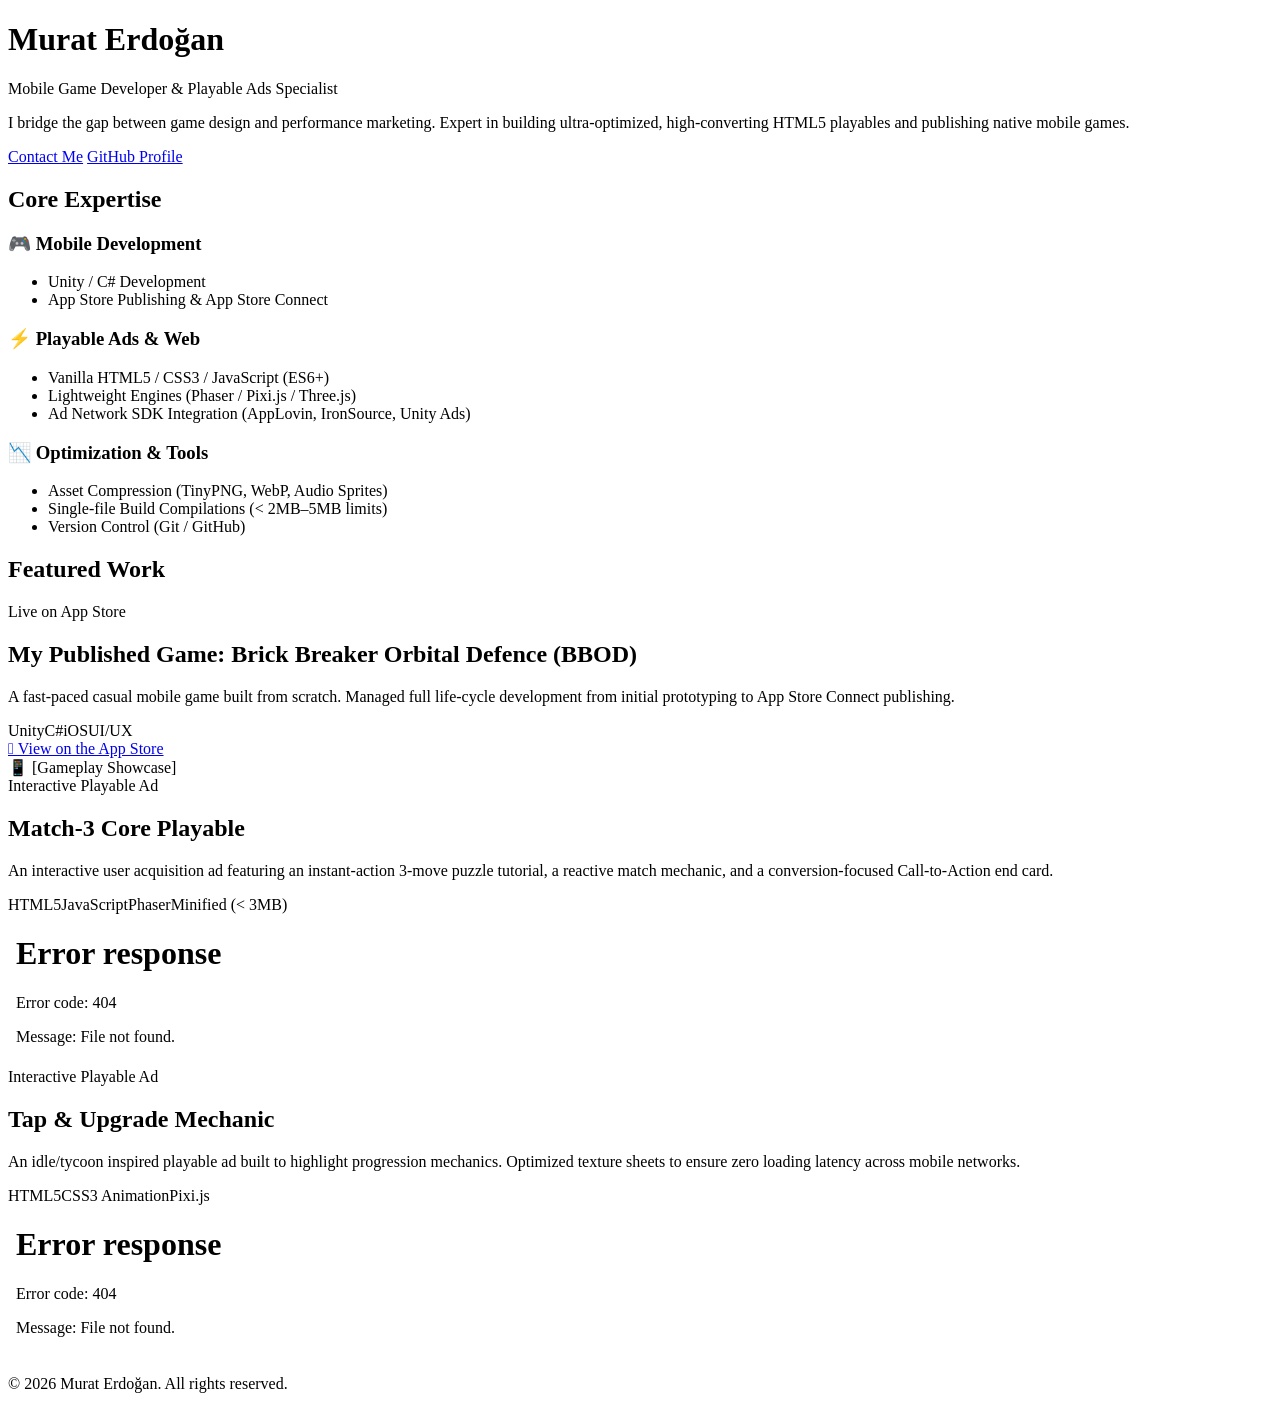
==== index.html @ 7821d4e9 "Create index.html" ====
<!DOCTYPE html>
<html lang="en">
<head>
    <meta charset="UTF-8">
    <meta name="viewport" content="width=device-width, initial-scale=1.0">
    <title> Murat Erdoğan | Interactive & Playable Ads Developer</title>
    <link rel="stylesheet" href="style.css">
</head>
<body>

    <!-- Hero Header Section -->
    <header class="hero">
        <h1> Murat Erdoğan </h1>
        <p class="subtitle">Mobile Game Developer & Playable Ads Specialist</p>
        <p class="bio">I bridge the gap between game design and performance marketing. Expert in building ultra-optimized, high-converting HTML5 playables and publishing native mobile games.</p>
        <div class="hero-links">
            <a href="mailto:your.email@example.com" class="btn primary-btn">Contact Me</a>
            <a href="https://github.com" target="_blank" class="btn secondary-btn">GitHub Profile</a>
        </div>
    </header>

    <!-- Core Skills Matrix Section -->
    <section class="skills-section">
        <h2>Core Expertise</h2>
        <div class="skills-grid">
            <div class="skill-category">
                <h3>🎮 Mobile Development</h3>
                <ul>
                    <li>Unity / C# Development</li>
                    <li>App Store Publishing & App Store Connect</li>
                </ul>
            </div>
            <div class="skill-category">
                <h3>⚡ Playable Ads & Web</h3>
                <ul>
                    <li>Vanilla HTML5 / CSS3 / JavaScript (ES6+)</li>
                    <li>Lightweight Engines (Phaser / Pixi.js / Three.js)</li>
                    <li>Ad Network SDK Integration (AppLovin, IronSource, Unity Ads)</li>
                </ul>
            </div>
            <div class="skill-category">
                <h3>📉 Optimization & Tools</h3>
                <ul>
                    <li>Asset Compression (TinyPNG, WebP, Audio Sprites)</li>
                    <li>Single-file Build Compilations (< 2MB–5MB limits)</li>
                    <li>Version Control (Git / GitHub)</li>
                </ul>
            </div>
        </div>
    </section>

    <!-- Main Portfolio Showcase -->
    <section class="portfolio-section">
        <h2>Featured Work</h2>
        
        <div class="portfolio-container">
            
            <!-- App Store Game Highlight -->
            <div class="work-card app-card">
                <div class="card-info">
                    <span class="badge live-badge">Live on App Store</span>
                    <h2>My Published Game: Brick Breaker Orbital Defence (BBOD)</h2>
                    <p class="project-desc">A fast-paced casual mobile game built from scratch. Managed full life-cycle development from initial prototyping to App Store Connect publishing.</p>
                    <div class="tech-tags">
                        <span>Unity</span><span>C#</span><span>iOS</span><span>UI/UX</span>
                    </div>
                    <a href="https://apps.apple.com/tr/app/bbod/id6756983548?l=tr" target="_blank" class="store-btn">
                         View on the App Store
                    </a>
                </div>
                <!-- Optional: You can put a gameplay screenshot or video loop iframe here -->
                <div class="card-visual dummy-screenshot">
                    <div class="mock-gameplay">📱 [Gameplay Showcase]</div>
                </div>
            </div>

            <!-- Playable Ad Showcase 1 -->
            <div class="work-card playable-card">
                <div class="card-info">
                    <span class="badge playable-badge">Interactive Playable Ad</span>
                    <h2>Match-3 Core Playable</h2>
                    <p class="project-desc">An interactive user acquisition ad featuring an instant-action 3-move puzzle tutorial, a reactive match mechanic, and a conversion-focused Call-to-Action end card.</p>
                    <div class="tech-tags">
                        <span>HTML5</span><span>JavaScript</span><span>Phaser</span><span>Minified (< 3MB)</span>
                    </div>
                </div>
                <div class="card-visual">
                    <div class="phone-frame">
                        <!-- Points to your local playable directory -->
                        <iframe src="playables/ad-project-1/index.html" frameborder="0" scrolling="no"></iframe>
                    </div>
                </div>
            </div>

            <!-- Playable Ad Showcase 2 -->
            <div class="work-card playable-card">
                <div class="card-info">
                    <span class="badge playable-badge">Interactive Playable Ad</span>
                    <h2>Tap & Upgrade Mechanic</h2>
                    <p class="project-desc">An idle/tycoon inspired playable ad built to highlight progression mechanics. Optimized texture sheets to ensure zero loading latency across mobile networks.</p>
                    <div class="tech-tags">
                        <span>HTML5</span><span>CSS3 Animation</span><span>Pixi.js</span>
                    </div>
                </div>
                <div class="card-visual">
                    <div class="phone-frame">
                        <!-- Points to your second playable directory -->
                        <iframe src="playables/ad-project-2/index.html" frameborder="0" scrolling="no"></iframe>
                    </div>
                </div>
            </div>

        </div>
    </section>

    <!-- Footer -->
    <footer>
        <p>&copy; 2026 Murat Erdoğan. All rights reserved.</p>
    </footer>

</body>
</html>
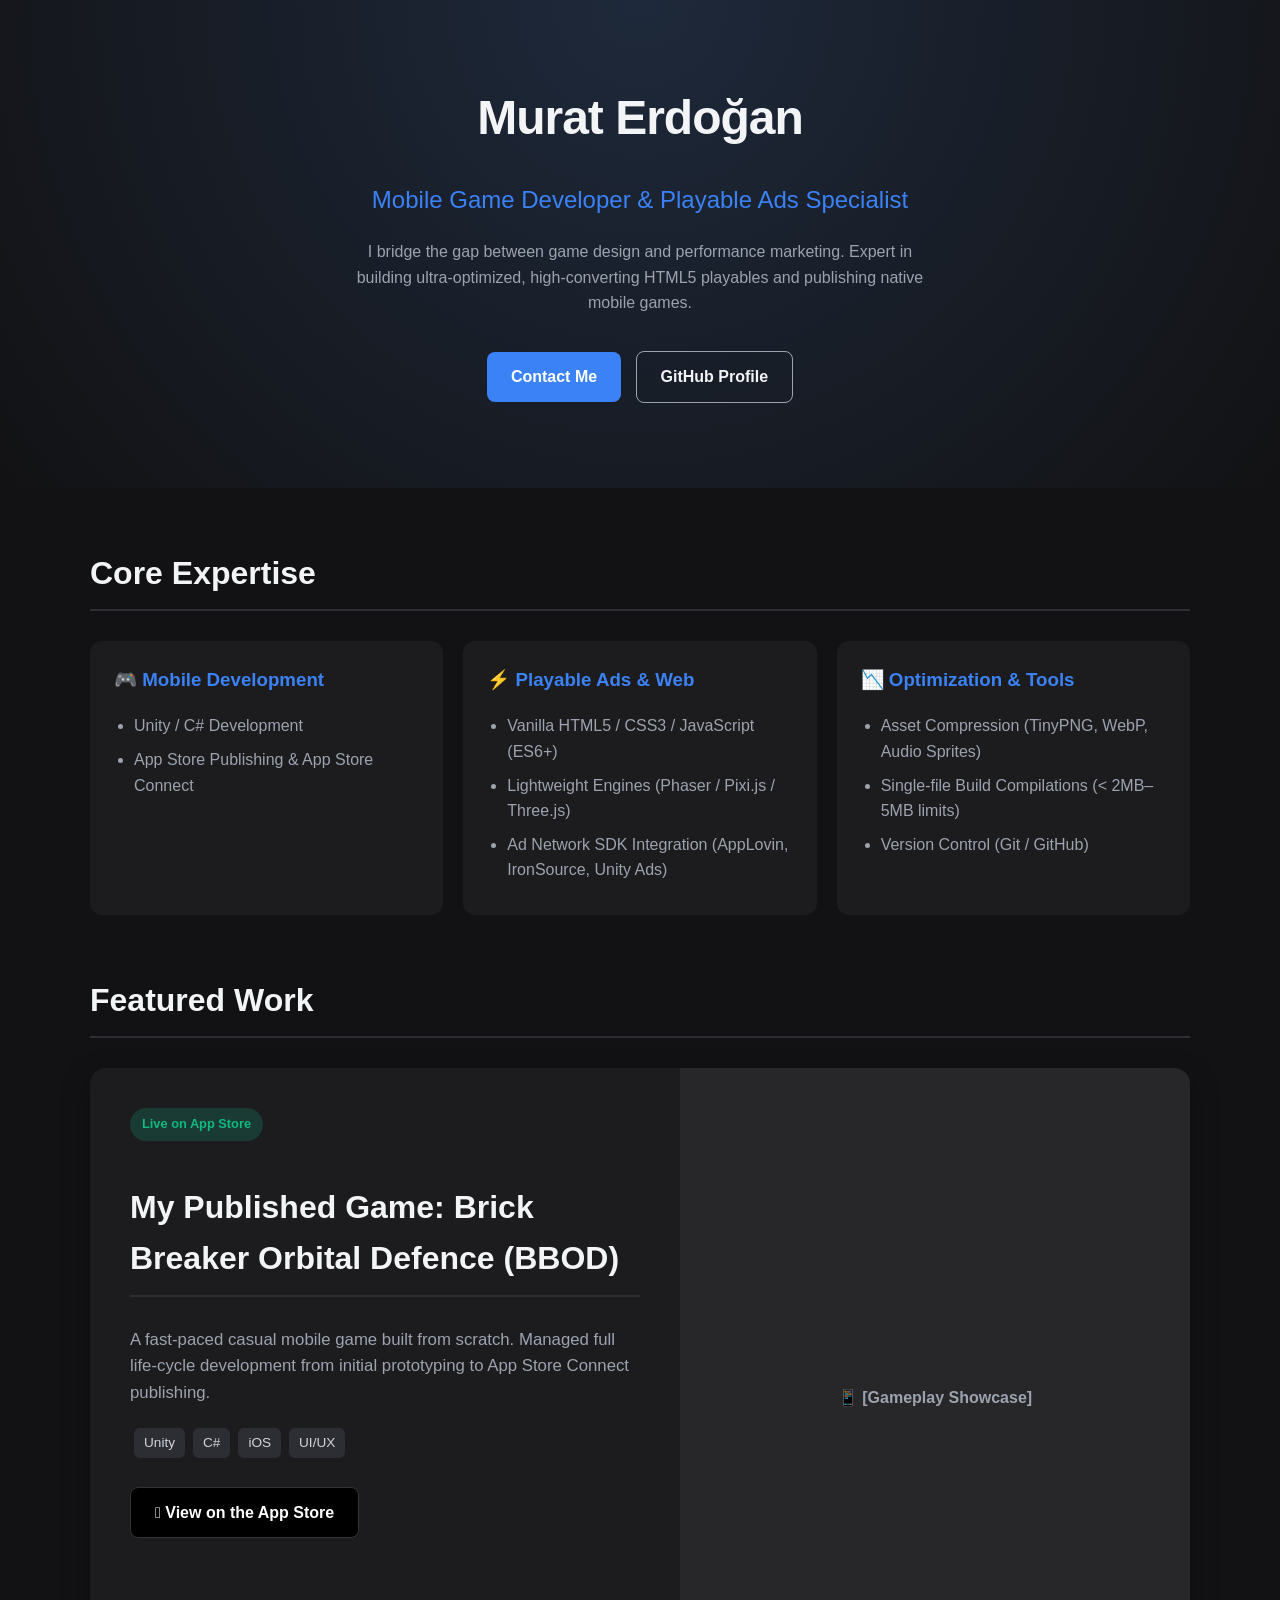
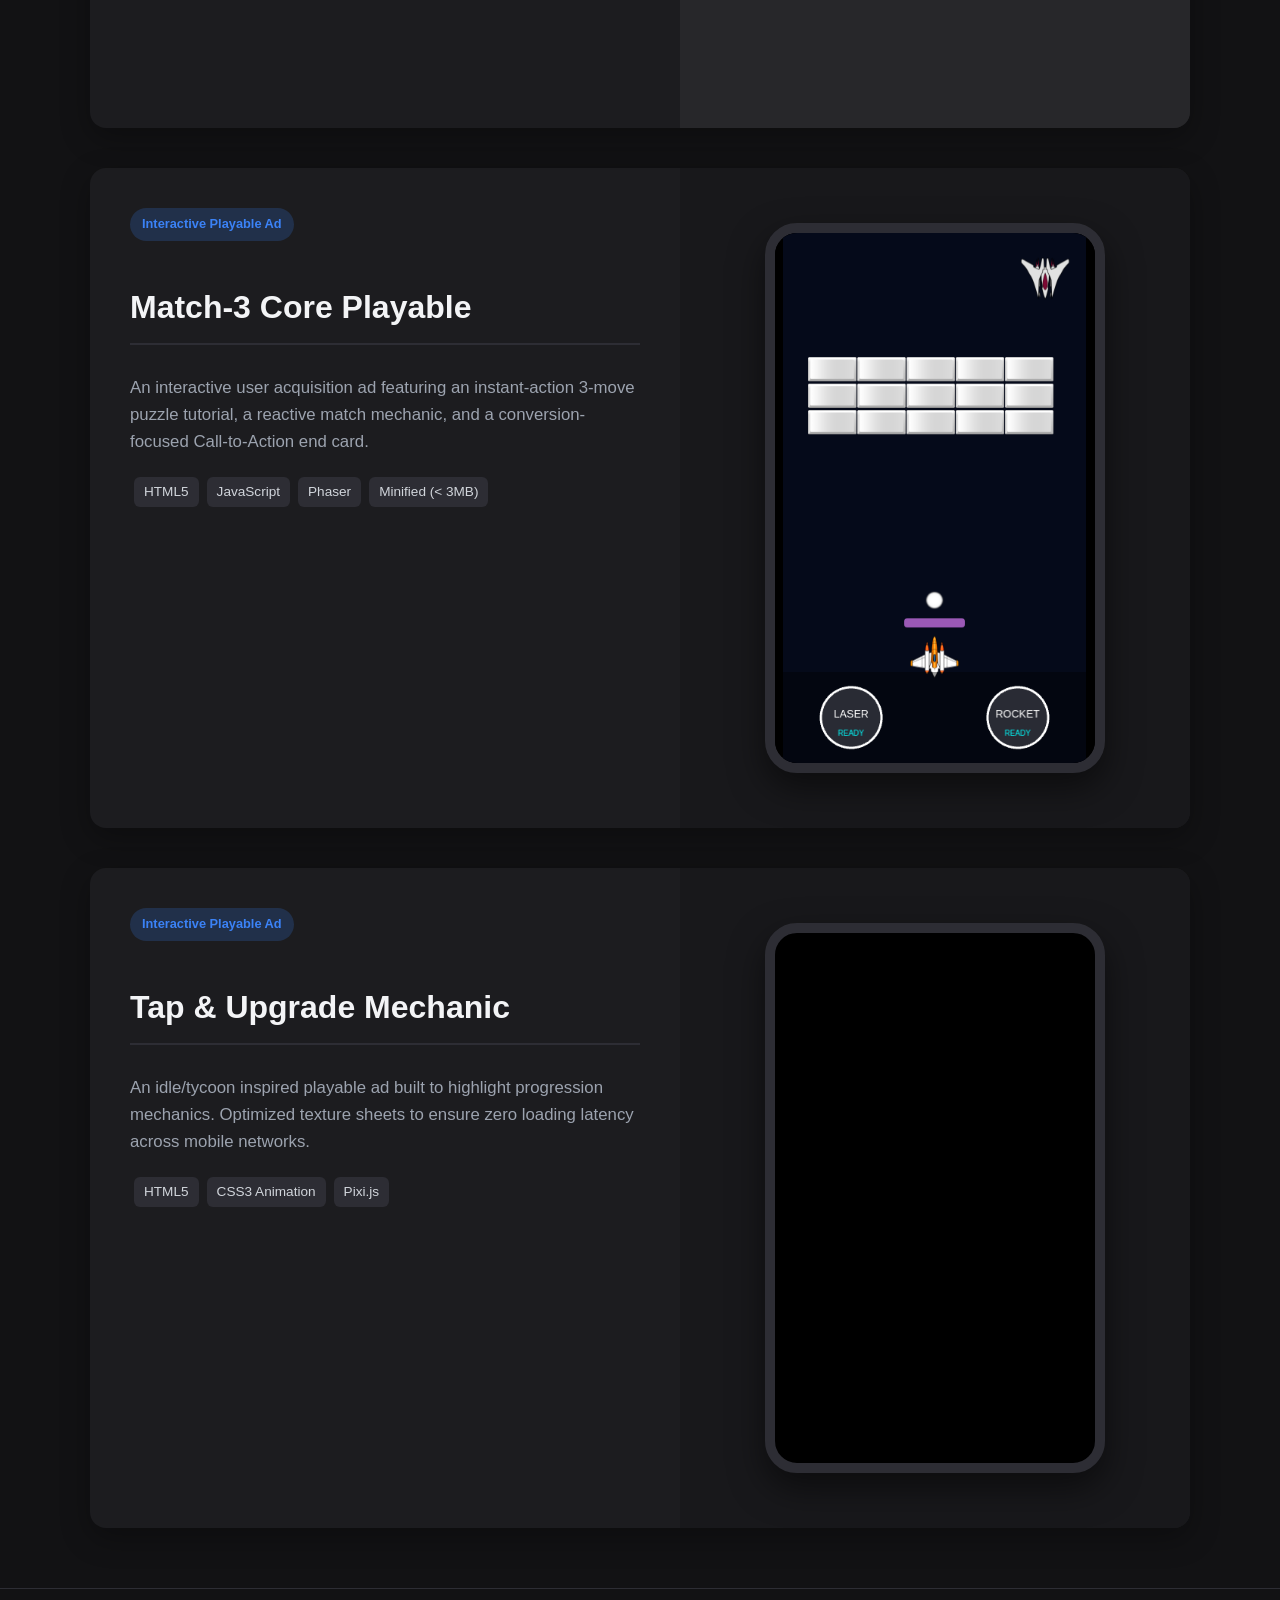
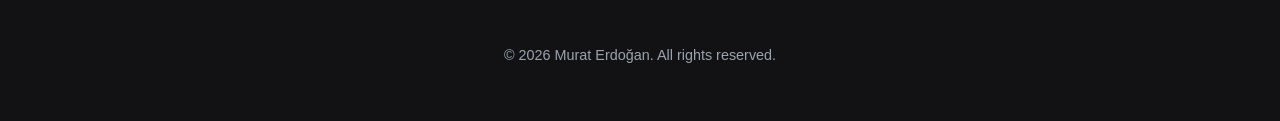
==== commit d4810669: "Update index.html" ====
--- a/index.html
+++ b/index.html
@@ -87,7 +87,7 @@
                 <div class="card-visual">
                     <div class="phone-frame">
                         <!-- Points to your local playable directory -->
-                        <iframe src="playables/ad-project-1/index.html" frameborder="0" scrolling="no"></iframe>
+                        <iframe src="playable_brick_breaker_v3.html" frameborder="0" scrolling="no"></iframe>
                     </div>
                 </div>
             </div>
--- a/style.css
+++ b/style.css
@@ -0,0 +1,66 @@
+:root {
+    --bg-dark: #121214;
+    --bg-card: #1c1c1f;
+    --accent-blue: #3b82f6;
+    --accent-green: #10b981;
+    --text-main: #f3f4f6;
+    --text-muted: #9ca3af;
+}
+
+body {
+    font-family: -apple-system, BlinkMacSystemFont, "Segoe UI", Roboto, Helvetica, Arial, sans-serif;
+    background-color: var(--bg-dark);
+    color: var(--text-main);
+    margin: 0;
+    padding: 0;
+    line-height: 1.6;
+}
+
+/* Hero Section */
+.hero {
+    text-align: center;
+    padding: 80px 20px;
+    background: radial-gradient(circle at top, #1e293b 0%, #121214 100%);
+}
+.hero h1 { font-size: 3rem; margin: 0 0 10px 0; letter-spacing: -1px; }
+.subtitle { font-size: 1.5rem; color: var(--accent-blue); margin-bottom: 20px; font-weight: 500; }
+.bio { max-width: 600px; margin: 0 auto 30px auto; color: var(--text-muted); }
+.btn { padding: 12px 24px; border-radius: 8px; font-weight: bold; text-decoration: none; display: inline-block; margin: 5px; }
+.primary-btn { background-color: var(--accent-blue); color: #fff; }
+.secondary-btn { border: 1px solid var(--text-muted); color: var(--text-main); }
+
+/* Skills Grid */
+.skills-section, .portfolio-section { max-width: 1100px; margin: 60px auto; padding: 0 20px; }
+h2 { font-size: 2rem; border-bottom: 2px solid #2d2d34; padding-bottom: 10px; margin-bottom: 30px; }
+.skills-grid { display: grid; grid-template-columns: repeat(auto-fit, minmax(300px, 1fr)); gap: 20px; }
+.skill-category { background: var(--bg-card); padding: 24px; border-radius: 12px; }
+.skill-category h3 { margin-top: 0; color: var(--accent-blue); }
+.skill-category ul { padding-left: 20px; margin-bottom: 0; color: var(--text-muted); }
+.skill-category li { margin-bottom: 8px; }
+
+/* Portfolio Cards */
+.portfolio-container { display: flex; flex-direction: column; gap: 40px; }
+.work-card { background: var(--bg-card); border-radius: 16px; display: flex; flex-wrap: wrap; overflow: hidden; box-shadow: 0 10px 30px rgba(0,0,0,0.3); }
+.card-info { flex: 1; padding: 40px; min-width: 300px; }
+.card-visual { flex: 1; min-width: 300px; background: #18181b; display: flex; justify-content: center; align-items: center; padding: 40px 0; min-height: 580px;}
+
+/* Badges & Tags */
+.badge { display: inline-block; padding: 6px 12px; border-radius: 20px; font-size: 0.8rem; font-weight: bold; margin-bottom: 15px; }
+.live-badge { background-color: rgba(16, 185, 129, 0.2); color: var(--accent-green); }
+.playable-badge { background-color: rgba(59, 130, 246, 0.2); color: var(--accent-blue); }
+.project-desc { color: var(--text-muted); font-size: 1.05rem; }
+.tech-tags span { display: inline-block; background: #2d2d34; padding: 4px 10px; border-radius: 6px; font-size: 0.85rem; margin: 4px; color: #d1d5db; }
+
+/* Interactive Elements & Frames */
+.store-btn { display: inline-block; margin-top: 25px; background: #000; color: #fff; padding: 12px 24px; border-radius: 8px; text-decoration: none; font-weight: 600; border: 1px solid #333; }
+.dummy-screenshot { background: #27272a; color: var(--text-muted); font-weight: bold; }
+.phone-frame { width: 320px; height: 530px; border: 10px solid #2d2d34; border-radius: 32px; overflow: hidden; background: #000; box-shadow: 0 15px 35px rgba(0,0,0,0.5); position: relative; }
+.phone-frame iframe { width: 100%; height: 100%; border: none; }
+
+footer { text-align: center; color: var(--text-muted); padding: 40px 20px; font-size: 0.9rem; border-top: 1px solid #2d2d34; margin-top: 8px; }
+
+/* Responsive adjustments */
+@media (max-width: 768px) {
+    .work-card { flex-direction: column; }
+    .card-visual { min-height: auto; }
+}
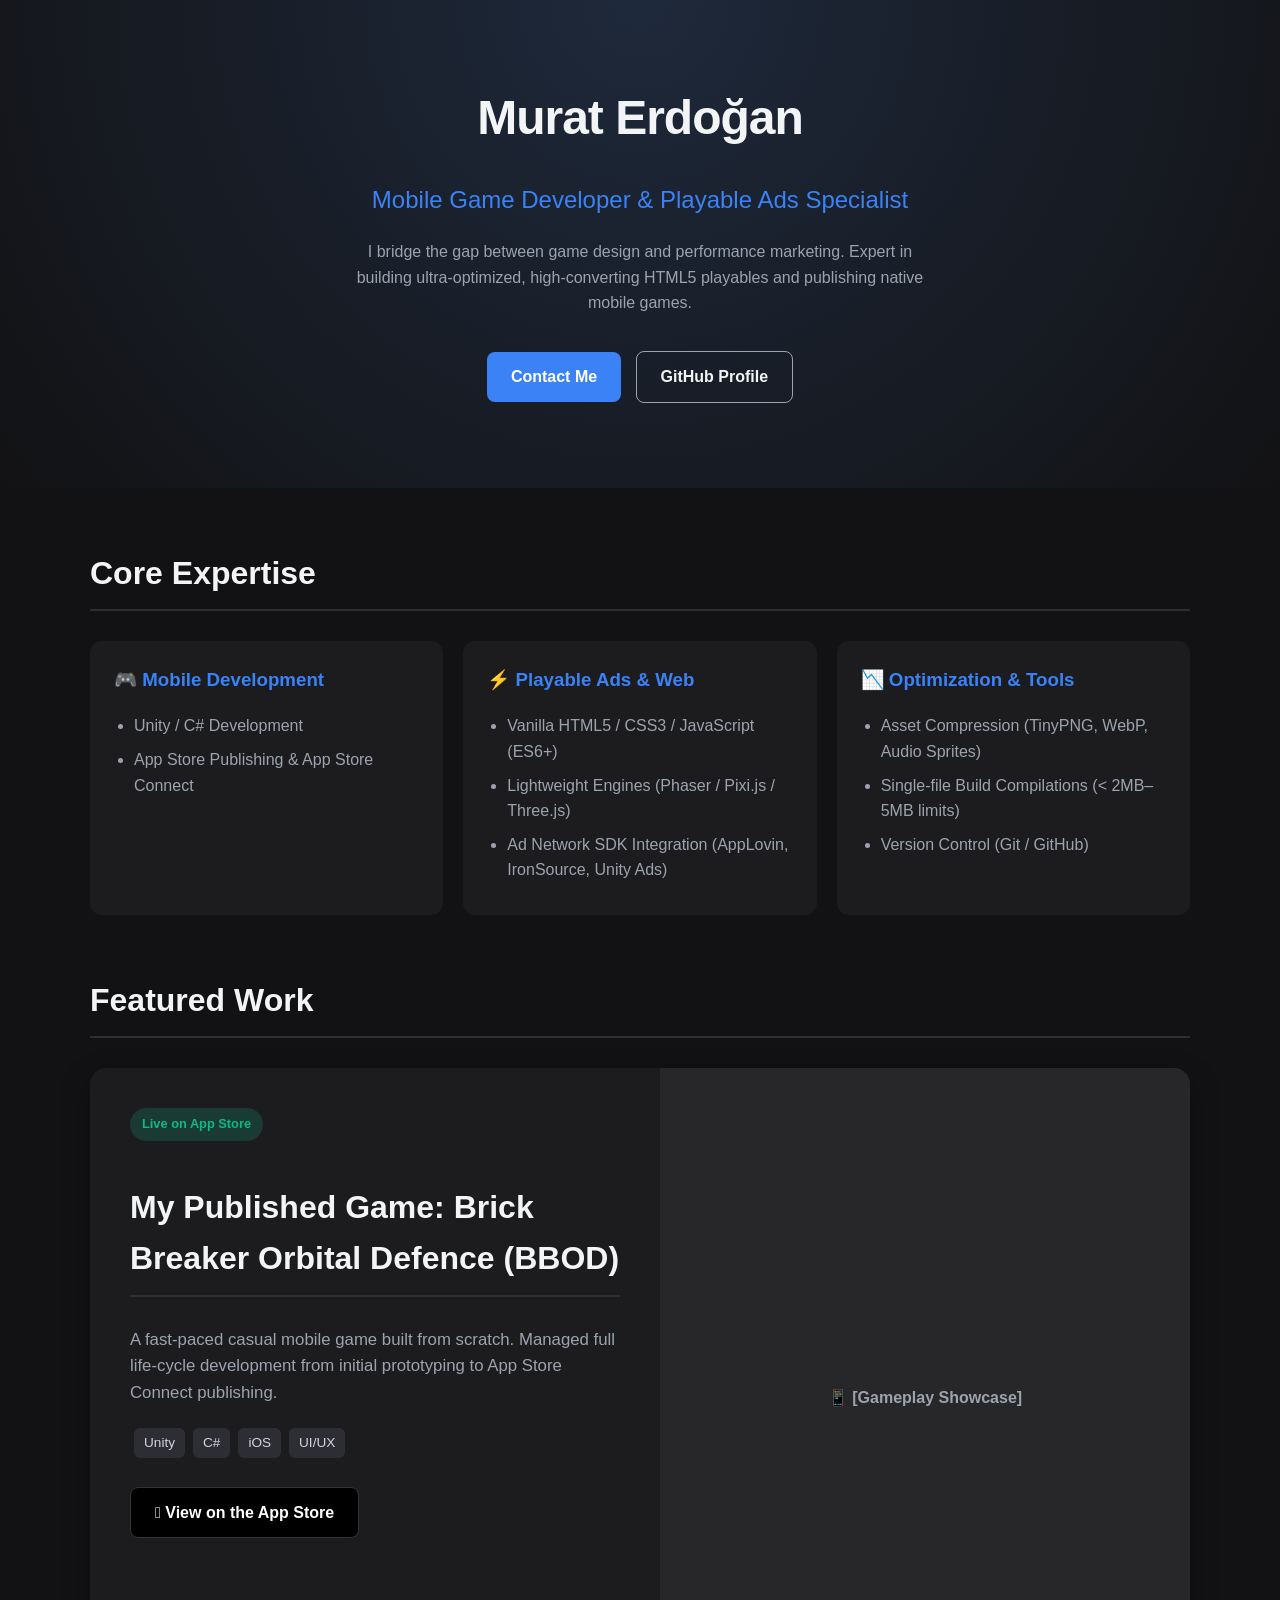
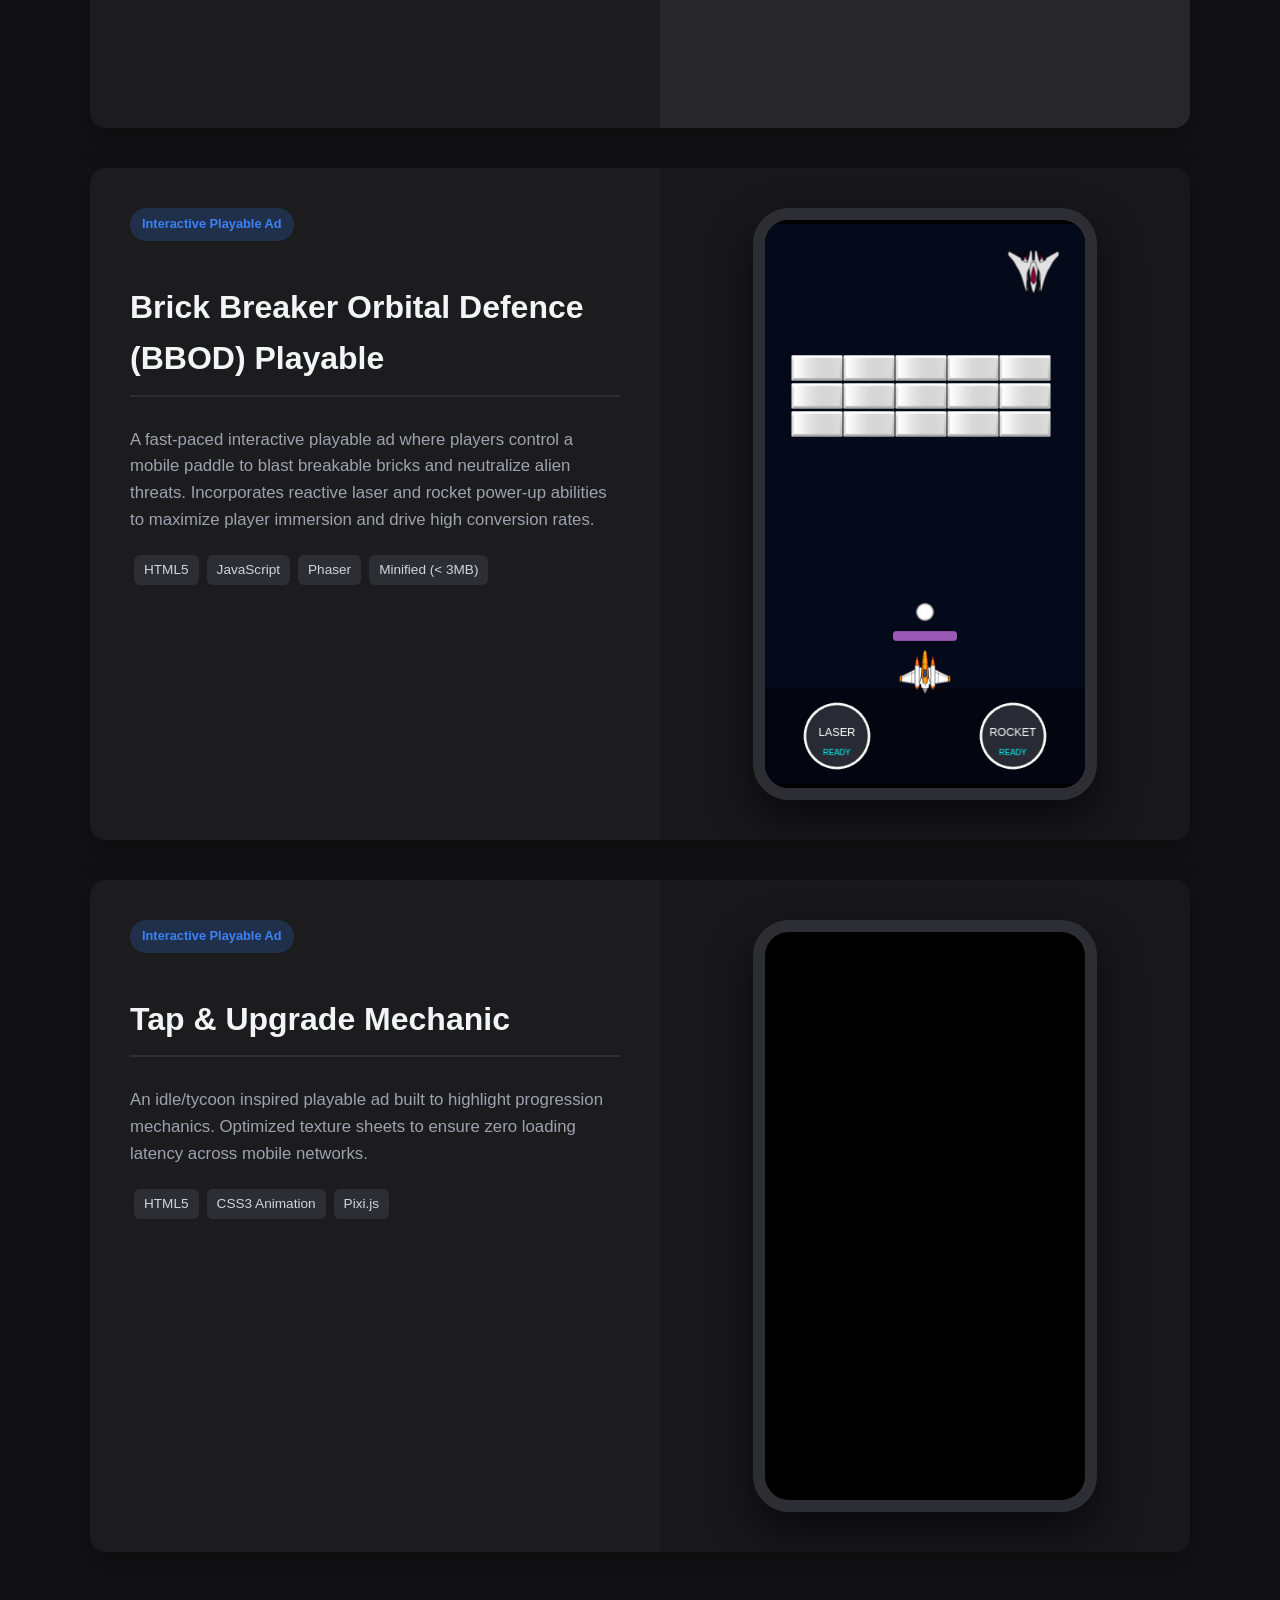
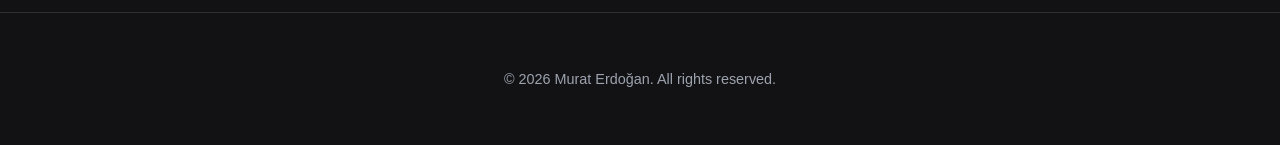
==== commit be96990c: "Update index.html" ====
--- a/index.html
+++ b/index.html
@@ -78,8 +78,8 @@
             <div class="work-card playable-card">
                 <div class="card-info">
                     <span class="badge playable-badge">Interactive Playable Ad</span>
-                    <h2>Match-3 Core Playable</h2>
-                    <p class="project-desc">An interactive user acquisition ad featuring an instant-action 3-move puzzle tutorial, a reactive match mechanic, and a conversion-focused Call-to-Action end card.</p>
+                    <h2>Brick Breaker Orbital Defence (BBOD) Playable</h2>
+                    <p class="project-desc">A fast-paced interactive playable ad where players control a mobile paddle to blast breakable bricks and neutralize alien threats. Incorporates reactive laser and rocket power-up abilities to maximize player immersion and drive high conversion rates.</p>
                     <div class="tech-tags">
                         <span>HTML5</span><span>JavaScript</span><span>Phaser</span><span>Minified (< 3MB)</span>
                     </div>
--- a/style.css
+++ b/style.css
@@ -42,7 +42,7 @@
 .portfolio-container { display: flex; flex-direction: column; gap: 40px; }
 .work-card { background: var(--bg-card); border-radius: 16px; display: flex; flex-wrap: wrap; overflow: hidden; box-shadow: 0 10px 30px rgba(0,0,0,0.3); }
 .card-info { flex: 1; padding: 40px; min-width: 300px; }
-.card-visual { flex: 1; min-width: 300px; background: #18181b; display: flex; justify-content: center; align-items: center; padding: 40px 0; min-height: 580px;}
+.card-visual { flex: 1; min-width: 300px; background: #18181b; display: flex; justify-content: center; align-items: center; padding: 40px 20px; min-height: 580px; }
 
 /* Badges & Tags */
 .badge { display: inline-block; padding: 6px 12px; border-radius: 20px; font-size: 0.8rem; font-weight: bold; margin-bottom: 15px; }
@@ -54,13 +54,35 @@
 /* Interactive Elements & Frames */
 .store-btn { display: inline-block; margin-top: 25px; background: #000; color: #fff; padding: 12px 24px; border-radius: 8px; text-decoration: none; font-weight: 600; border: 1px solid #333; }
 .dummy-screenshot { background: #27272a; color: var(--text-muted); font-weight: bold; }
-.phone-frame { width: 320px; height: 530px; border: 10px solid #2d2d34; border-radius: 32px; overflow: hidden; background: #000; box-shadow: 0 15px 35px rgba(0,0,0,0.5); position: relative; }
-.phone-frame iframe { width: 100%; height: 100%; border: none; }
+
+/* Optimized Phone Frame & Iframe */
+.phone-frame {
+    width: 320px;
+    height: 568px; /* Standard 16:9 mobile viewport ratio */
+    border: 12px solid #2d2d34;
+    border-radius: 36px;
+    overflow: hidden;
+    background: #000;
+    box-shadow: 0 20px 40px rgba(0, 0, 0, 0.6);
+    position: relative;
+    max-width: 100%;
+}
+
+.phone-frame iframe {
+    width: 100%;
+    height: 100%;
+    border: none;
+    display: block;
+}
 
 footer { text-align: center; color: var(--text-muted); padding: 40px 20px; font-size: 0.9rem; border-top: 1px solid #2d2d34; margin-top: 8px; }
 
 /* Responsive adjustments */
 @media (max-width: 768px) {
     .work-card { flex-direction: column; }
-    .card-visual { min-height: auto; }
+    .card-visual { min-height: auto; padding: 30px 10px; }
+    .phone-frame {
+        width: 280px;
+        height: 497px; /* Maintains 16:9 ratio on smaller mobile displays */
+    }
 }
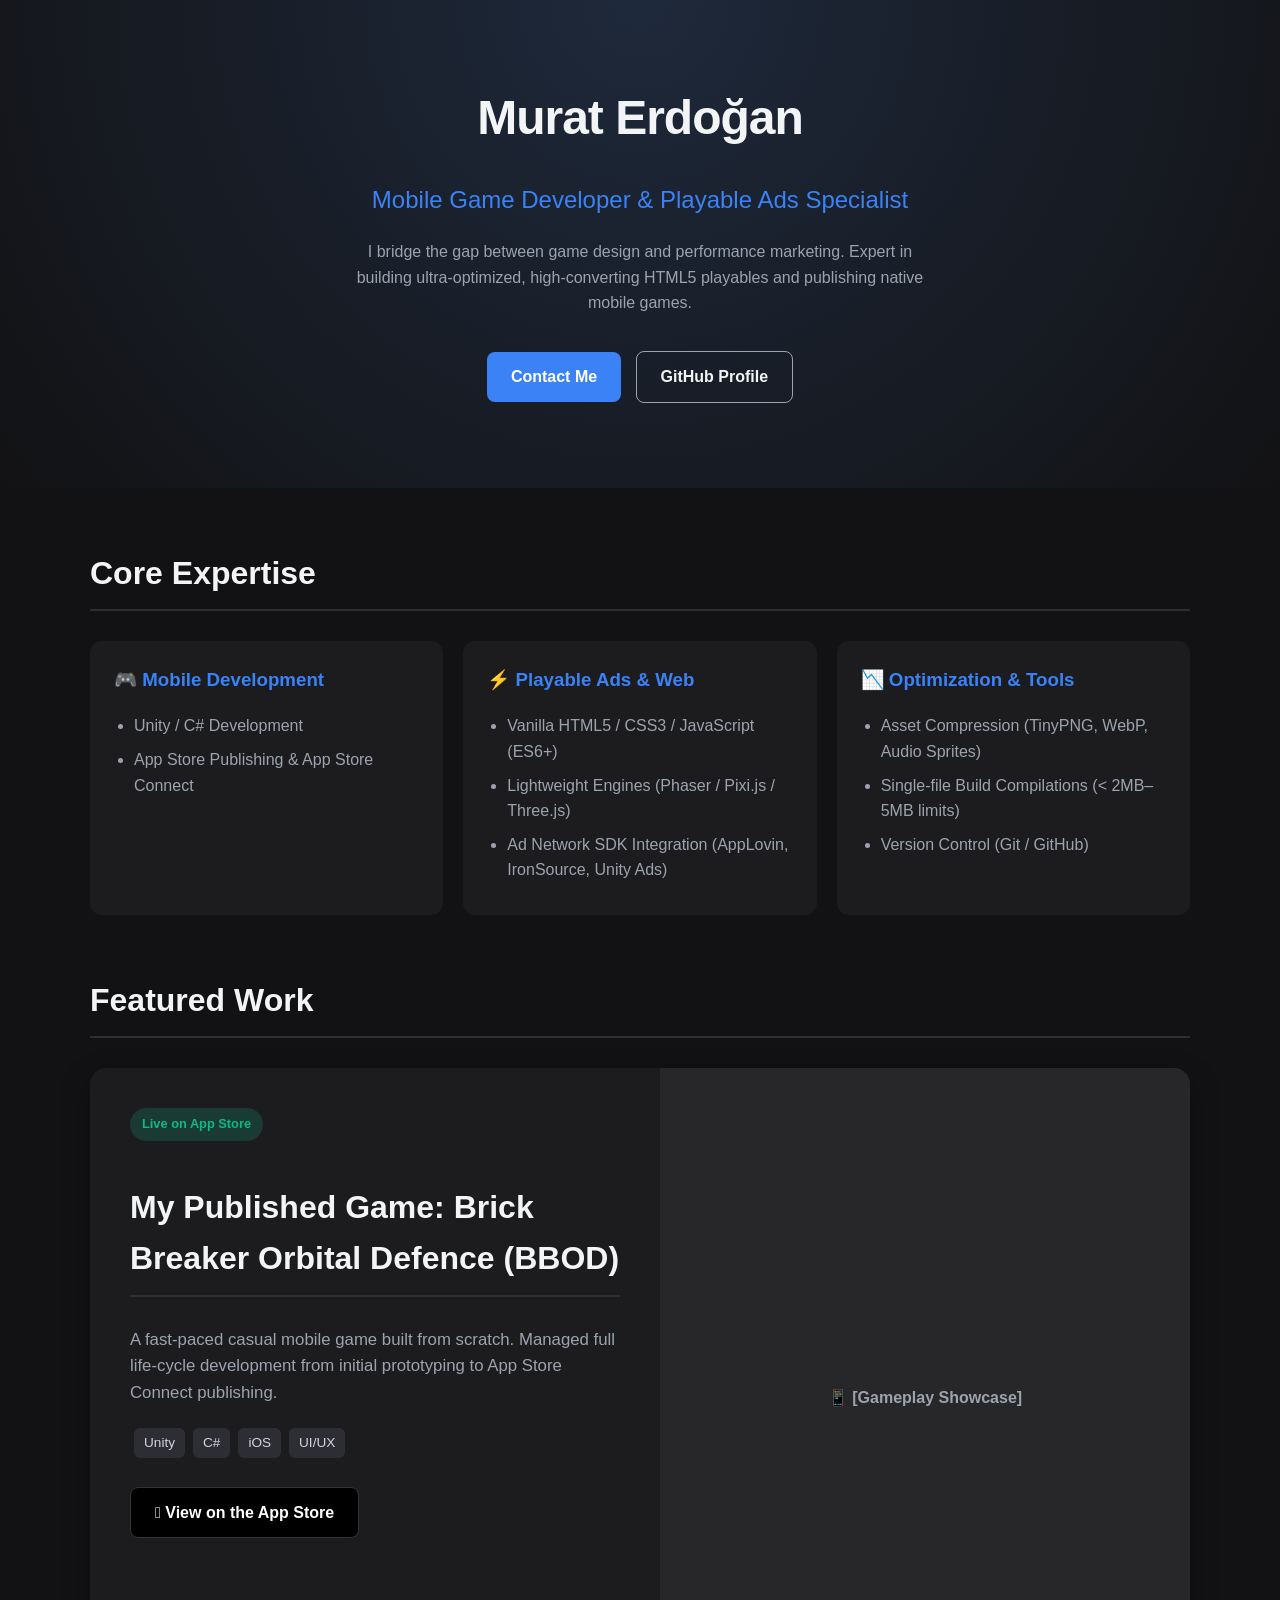
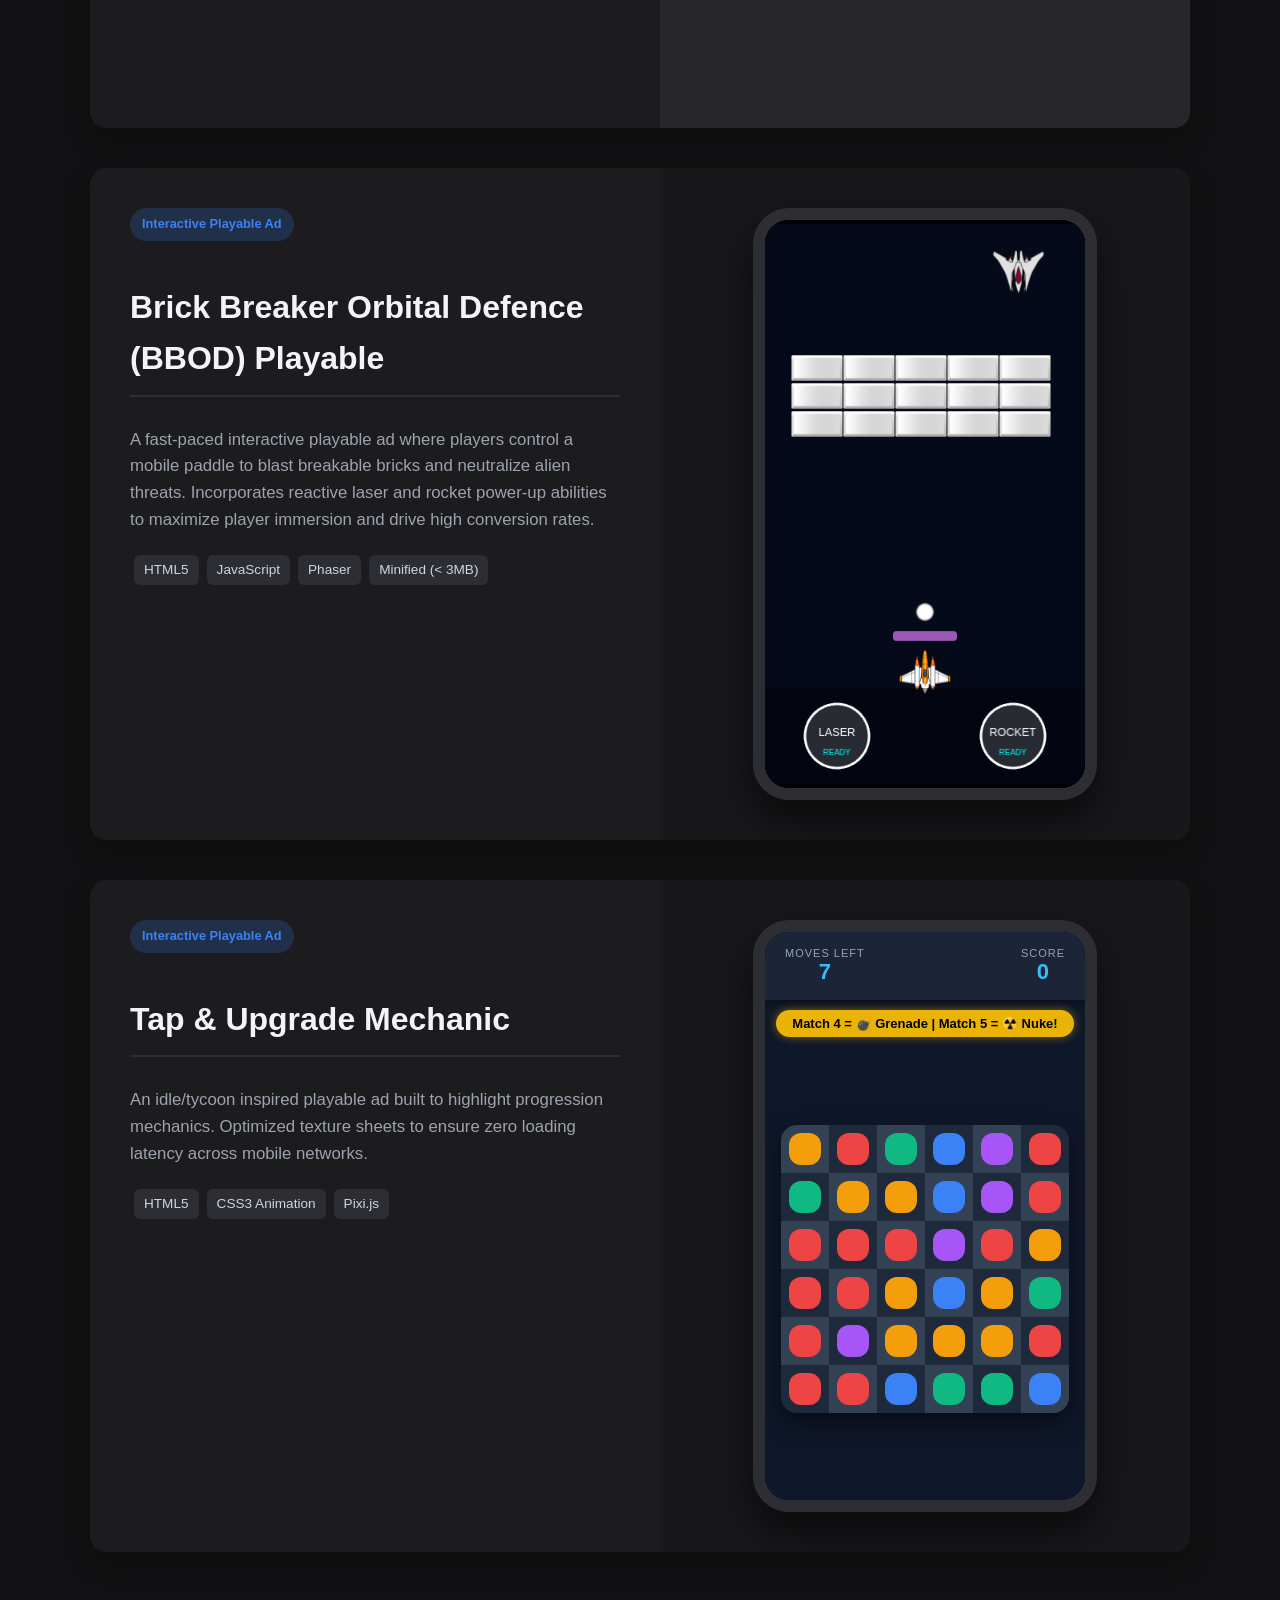
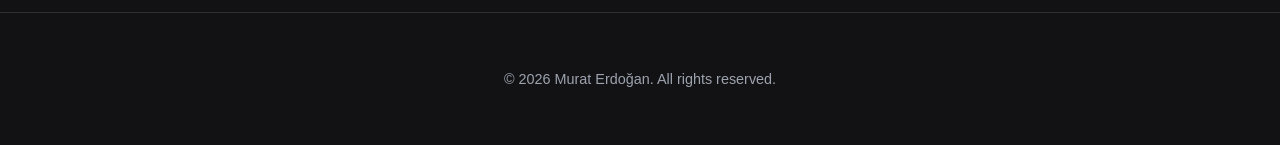
==== commit bfb3e073: "Update index.html" ====
--- a/index.html
+++ b/index.html
@@ -14,7 +14,7 @@
         <p class="subtitle">Mobile Game Developer & Playable Ads Specialist</p>
         <p class="bio">I bridge the gap between game design and performance marketing. Expert in building ultra-optimized, high-converting HTML5 playables and publishing native mobile games.</p>
         <div class="hero-links">
-            <a href="mailto:your.email@example.com" class="btn primary-btn">Contact Me</a>
+            <a href="mailto:mur4t3rdogan1999@gmail.com" class="btn primary-btn">Contact Me</a>
             <a href="https://github.com" target="_blank" class="btn secondary-btn">GitHub Profile</a>
         </div>
     </header>
@@ -105,7 +105,7 @@
                 <div class="card-visual">
                     <div class="phone-frame">
                         <!-- Points to your second playable directory -->
-                        <iframe src="playables/ad-project-2/index.html" frameborder="0" scrolling="no"></iframe>
+                        <iframe src="match3core_playable.html" frameborder="0" scrolling="no"></iframe>
                     </div>
                 </div>
             </div>
